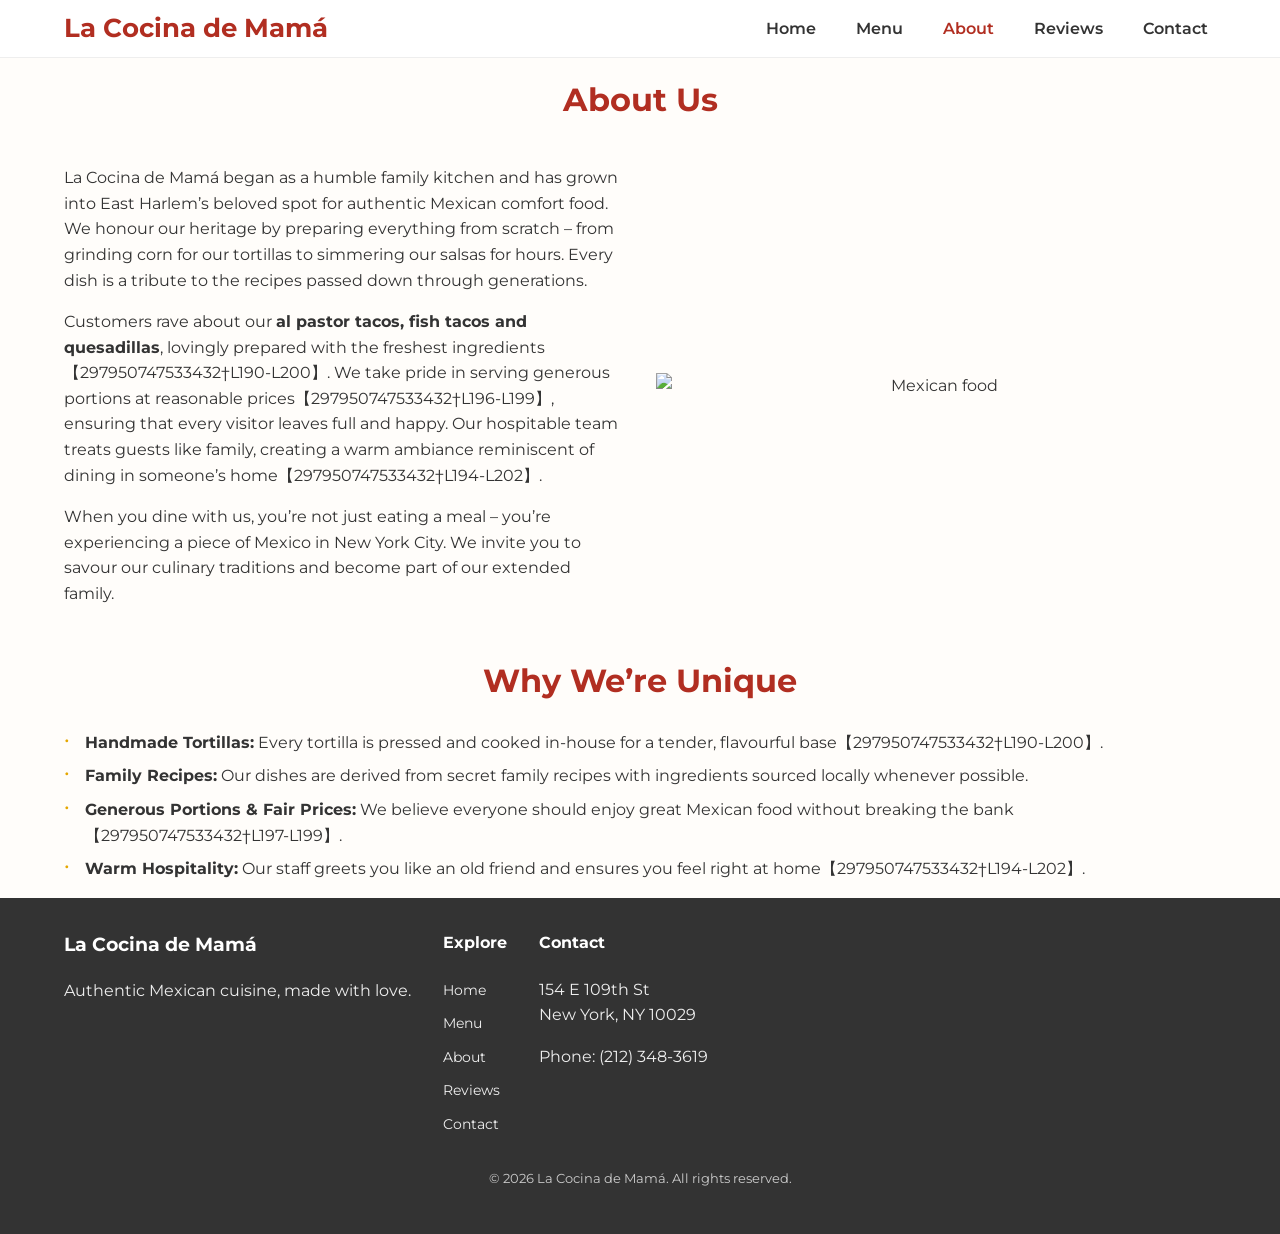
==== about.html @ 2f351afe "Add files via upload" ====
<!DOCTYPE html>
<html lang="en">
  <head>
    <meta charset="UTF-8" />
    <meta name="viewport" content="width=device-width, initial-scale=1.0" />
    <title>About | La Cocina de Mamá</title>
    <meta
      name="description"
      content="Learn about La Cocina de Mamá – a family‑run Mexican restaurant in East Harlem serving authentic dishes made with handmade tortillas and secret family recipes."
    />
    <link rel="stylesheet" href="style.css" />
    <link rel="preconnect" href="https://fonts.gstatic.com" />
    <link
      href="https://fonts.googleapis.com/css2?family=Montserrat:wght@400;600;700&display=swap"
      rel="stylesheet"
    />
  </head>
  <body>
    <!-- Navigation -->
    <header class="navbar">
      <div class="container">
        <a href="index.html" class="logo">La Cocina de Mamá</a>
        <input type="checkbox" id="nav-toggle" class="nav-toggle" />
        <label for="nav-toggle" class="nav-toggle-label"><span></span></label>
        <nav>
          <ul>
            <li><a href="index.html">Home</a></li>
            <li><a href="menu.html">Menu</a></li>
            <li><a href="about.html" class="active">About</a></li>
            <li><a href="reviews.html">Reviews</a></li>
            <li><a href="contact.html">Contact</a></li>
          </ul>
        </nav>
      </div>
    </header>
    <main class="container about-page">
      <h1>About Us</h1>
      <div class="about-section">
        <div class="about-text">
          <p>
            La Cocina de Mamá began as a humble family kitchen and has grown into
            East Harlem’s beloved spot for authentic Mexican comfort food. We
            honour our heritage by preparing everything from scratch – from
            grinding corn for our tortillas to simmering our salsas for hours.
            Every dish is a tribute to the recipes passed down through
            generations.
          </p>
          <p>
            Customers rave about our <strong>al pastor tacos, fish tacos and
            quesadillas</strong>, lovingly prepared with the freshest
            ingredients【297950747533432†L190-L200】. We take pride in serving generous
            portions at reasonable prices【297950747533432†L196-L199】, ensuring that every
            visitor leaves full and happy. Our hospitable team treats guests
            like family, creating a warm ambiance reminiscent of dining in
            someone’s home【297950747533432†L194-L202】.
          </p>
          <p>
            When you dine with us, you’re not just eating a meal – you’re
            experiencing a piece of Mexico in New York City. We invite you to
            savour our culinary traditions and become part of our extended
            family.
          </p>
        </div>
        <div class="about-image">
          <img src="images/dish.png" alt="Mexican food" />
        </div>
      </div>
      <h2>Why We’re Unique</h2>
      <ul class="about-highlights">
        <li>
          <strong>Handmade Tortillas:</strong> Every tortilla is pressed and
          cooked in‑house for a tender, flavourful base【297950747533432†L190-L200】.
        </li>
        <li>
          <strong>Family Recipes:</strong> Our dishes are derived from secret
          family recipes with ingredients sourced locally whenever possible.
        </li>
        <li>
          <strong>Generous Portions & Fair Prices:</strong> We believe
          everyone should enjoy great Mexican food without breaking the
          bank【297950747533432†L197-L199】.
        </li>
        <li>
          <strong>Warm Hospitality:</strong> Our staff greets you like an old
          friend and ensures you feel right at home【297950747533432†L194-L202】.
        </li>
      </ul>
    </main>
    <!-- Footer -->
    <footer class="site-footer">
      <div class="container footer-grid">
        <div>
          <h3>La Cocina de Mamá</h3>
          <p>Authentic Mexican cuisine, made with love.</p>
        </div>
        <div>
          <h4>Explore</h4>
          <ul>
            <li><a href="index.html">Home</a></li>
            <li><a href="menu.html">Menu</a></li>
            <li><a href="about.html">About</a></li>
            <li><a href="reviews.html">Reviews</a></li>
            <li><a href="contact.html">Contact</a></li>
          </ul>
        </div>
        <div>
          <h4>Contact</h4>
          <p>154 E 109th St<br />New York, NY 10029</p>
          <p>Phone: (212) 348‑3619</p>
        </div>
      </div>
      <div class="container">
        <p class="copyright">© 2026 La Cocina de Mamá. All rights reserved.</p>
      </div>
    </footer>
    <script src="script.js"></script>
  </body>
</html>
---- style.css ----
/*
 * Global Styles for La Cocina de Mamá website
 *
 * This stylesheet defines a clean, modern aesthetic inspired by
 * NYC restaurants. It uses a warm Mexican colour palette and
 * prioritises readability and responsiveness on mobile devices.
 */

/* Google Fonts */
body {
  margin: 0;
  font-family: 'Montserrat', sans-serif;
  line-height: 1.6;
  color: #333;
  background-color: #fffdfa;
}

a {
  color: #b12e21;
  text-decoration: none;
}

img {
  max-width: 100%;
  display: block;
}

.container {
  width: 90%;
  max-width: 1200px;
  margin: 0 auto;
  padding: 0 1rem;
}

/* Navbar */
.navbar {
  background-color: #ffffff;
  border-bottom: 1px solid #eee;
  position: sticky;
  top: 0;
  z-index: 1000;
}

.navbar .container {
  display: flex;
  align-items: center;
  justify-content: space-between;
  padding: 0.5rem 0;
}

.logo {
  font-size: 1.6rem;
  font-weight: 700;
  color: #b12e21;
}

.nav-toggle {
  display: none;
}

.nav-toggle-label {
  display: none;
  width: 30px;
  height: 30px;
  position: relative;
  cursor: pointer;
}

.nav-toggle-label span,
.nav-toggle-label span::before,
.nav-toggle-label span::after {
  display: block;
  position: absolute;
  height: 3px;
  width: 100%;
  background: #b12e21;
  border-radius: 2px;
  transition: all 0.3s ease;
}

.nav-toggle-label span {
  top: 50%;
  transform: translateY(-50%);
}

.nav-toggle-label span::before {
  content: '';
  top: -8px;
}

.nav-toggle-label span::after {
  content: '';
  top: 8px;
}

nav ul {
  list-style: none;
  display: flex;
  gap: 1.5rem;
  margin: 0;
  padding: 0;
}

nav a {
  color: #333;
  font-weight: 600;
  padding: 0.5rem;
  transition: color 0.2s;
}

nav a:hover,
nav a.active {
  color: #b12e21;
}

/* Mobile navigation */
@media (max-width: 768px) {
  .nav-toggle {
    display: block;
  }
  .nav-toggle-label {
    display: block;
  }
  nav {
    position: absolute;
    top: 100%;
    left: 0;
    right: 0;
    background-color: #ffffff;
    border-bottom: 1px solid #eee;
    display: none;
  }
  nav ul {
    flex-direction: column;
    gap: 0;
  }
  nav a {
    padding: 1rem;
    border-top: 1px solid #f5f5f5;
  }
  .nav-toggle:checked + .nav-toggle-label + nav {
    display: block;
  }
  /* transform hamburger into X */
  .nav-toggle:checked + .nav-toggle-label span {
    background: transparent;
  }
  .nav-toggle:checked + .nav-toggle-label span::before {
    transform: rotate(45deg);
    top: 0;
  }
  .nav-toggle:checked + .nav-toggle-label span::after {
    transform: rotate(-45deg);
    top: 0;
  }
}

/* Hero section */
.hero {
  position: relative;
  display: flex;
  flex-direction: column;
  justify-content: center;
  color: #ffffff;
  text-align: center;
  min-height: 60vh;
  overflow: hidden;
}
.hero-image {
  position: absolute;
  top: 0;
  left: 0;
  width: 100%;
  height: 100%;
  object-fit: cover;
  z-index: -1;
  filter: brightness(0.55);
}
.hero-content {
  max-width: 700px;
  margin: 0 auto;
  padding: 3rem 1rem;
}
.hero-content h1 {
  font-size: 2.5rem;
  margin-bottom: 0.5rem;
}
.hero-content p {
  font-size: 1.1rem;
  margin-bottom: 1rem;
}
.rating {
  font-size: 1rem;
  margin-bottom: 1rem;
}
.cta-buttons {
  display: flex;
  gap: 1rem;
  flex-wrap: wrap;
  justify-content: center;
}
.btn {
  background-color: #b12e21;
  color: #fff;
  padding: 0.7rem 1.3rem;
  border-radius: 4px;
  font-weight: 600;
  border: none;
  transition: background 0.3s;
}
.btn:hover {
  background-color: #941c17;
}
.btn-outline {
  background: transparent;
  color: #b12e21;
  border: 2px solid #b12e21;
}
.btn-outline:hover {
  background: #b12e21;
  color: #fff;
}
.btn-secondary {
  background-color: #e5a700;
  color: #fff;
  border: none;
}
.btn-secondary:hover {
  background-color: #c88e00;
}

/* Section headings */
h2 {
  font-size: 2rem;
  margin-top: 2rem;
  margin-bottom: 1rem;
  color: #b12e21;
  text-align: center;
}

/* Featured dishes */
.featured-dishes {
  padding: 2rem 0;
}
.dish-grid {
  display: grid;
  grid-template-columns: repeat(auto-fit, minmax(250px, 1fr));
  gap: 1.5rem;
}
.dish-card {
  background-color: #fff;
  border: 1px solid #f0f0f0;
  border-radius: 8px;
  padding: 1rem;
  text-align: center;
  box-shadow: 0 2px 4px rgba(0, 0, 0, 0.05);
}
.dish-card h3 {
  margin-top: 0.75rem;
  margin-bottom: 0.5rem;
  color: #b12e21;
}
.dish-card p {
  font-size: 0.95rem;
}

/* About summary */
.about-summary {
  background-color: #fff3e6;
  padding: 2rem 0;
  text-align: center;
}
.about-summary h2 {
  margin-bottom: 0.5rem;
}
.about-summary p {
  max-width: 700px;
  margin: 0 auto 1.5rem;
  font-size: 1rem;
}

/* Reviews preview */
.reviews-preview {
  padding: 2rem 0;
  background-color: #fafafa;
  text-align: center;
}
.review-grid {
  display: grid;
  gap: 1.5rem;
  margin-top: 1rem;
}
.review-grid blockquote {
  background-color: #fff;
  border-left: 4px solid #e5a700;
  padding: 1rem;
  margin: 0;
  font-style: italic;
}

/* Location & hours */
.location-hours {
  background-color: #fff3e6;
  padding: 2rem 0;
}
.location-info {
  display: flex;
  flex-wrap: wrap;
  gap: 2rem;
  align-items: flex-start;
}
.address-hours {
  flex: 1;
  min-width: 250px;
}
.map-container {
  flex: 1;
  min-width: 250px;
  border-radius: 8px;
  overflow: hidden;
}

/* Menu page */
.menu-page h1 {
  margin-top: 1rem;
  color: #b12e21;
  text-align: center;
}
.menu-section {
  margin-top: 2rem;
}
.menu-section h2 {
  color: #b12e21;
  margin-bottom: 0.5rem;
}
.menu-list {
  list-style: none;
  margin: 0;
  padding: 0;
}
.menu-list li {
  display: flex;
  justify-content: space-between;
  border-bottom: 1px solid #f2f2f2;
  padding: 0.5rem 0;
  font-size: 0.95rem;
}
.menu-list li span:first-child {
  flex: 1;
}
.menu-list li span:last-child {
  color: #b12e21;
  font-weight: 600;
  margin-left: 1rem;
}

/* About page */
.about-page h1 {
  margin-top: 1rem;
  color: #b12e21;
  text-align: center;
}
.about-section {
  display: flex;
  flex-wrap: wrap;
  gap: 2rem;
  align-items: center;
  margin-top: 1.5rem;
}
.about-text {
  flex: 1;
  min-width: 280px;
}
.about-image {
  flex: 1;
  min-width: 280px;
  text-align: center;
}
.about-highlights {
  list-style: none;
  padding-left: 0;
  margin-top: 1.5rem;
}
.about-highlights li {
  margin-bottom: 0.5rem;
  padding-left: 1.3rem;
  position: relative;
}
.about-highlights li::before {
  content: '•';
  position: absolute;
  left: 0;
  color: #e5a700;
  font-size: 1.2rem;
  line-height: 1;
}

/* Reviews page */
.reviews-page h1 {
  margin-top: 1rem;
  color: #b12e21;
  text-align: center;
}
.review-grid.full {
  display: grid;
  grid-template-columns: repeat(auto-fit, minmax(280px, 1fr));
  gap: 1.5rem;
  margin-top: 1.5rem;
}
.review {
  background-color: #fff;
  border: 1px solid #f0f0f0;
  border-radius: 6px;
  padding: 1.2rem;
  box-shadow: 0 2px 4px rgba(0, 0, 0, 0.05);
}
.review h3 {
  margin-top: 0;
  margin-bottom: 0.5rem;
  color: #b12e21;
}
.review p {
  font-size: 0.95rem;
  margin-bottom: 0.5rem;
}
.review span {
  font-size: 0.85rem;
  color: #666;
}

/* Contact page */
.contact-page h1 {
  margin-top: 1rem;
  color: #b12e21;
  text-align: center;
}
.contact-info {
  display: flex;
  flex-wrap: wrap;
  gap: 2rem;
  margin-top: 2rem;
}
.contact-details,
.contact-map {
  flex: 1;
  min-width: 280px;
}
.contact-details h2,
.contact-map h2 {
  color: #b12e21;
  margin-top: 0;
}

/* Footer */
.site-footer {
  background-color: #333;
  color: #eee;
  padding: 2rem 0;
}
.footer-grid {
  display: flex;
  flex-wrap: wrap;
  gap: 2rem;
}
.site-footer h3,
.site-footer h4 {
  margin-top: 0;
  color: #fff;
}
.site-footer ul {
  list-style: none;
  padding: 0;
}
.site-footer ul li {
  margin-bottom: 0.5rem;
}
.site-footer ul li a {
  color: #eee;
  font-size: 0.9rem;
}
.site-footer ul li a:hover {
  color: #ffda78;
}
.copyright {
  text-align: center;
  margin-top: 1rem;
  font-size: 0.8rem;
  color: #ccc;
}

/* Utilities */
.active {
  color: #b12e21 !important;
}

@media (max-width: 600px) {
  .hero-content h1 {
    font-size: 2rem;
  }
  .hero-content p {
    font-size: 1rem;
  }
}
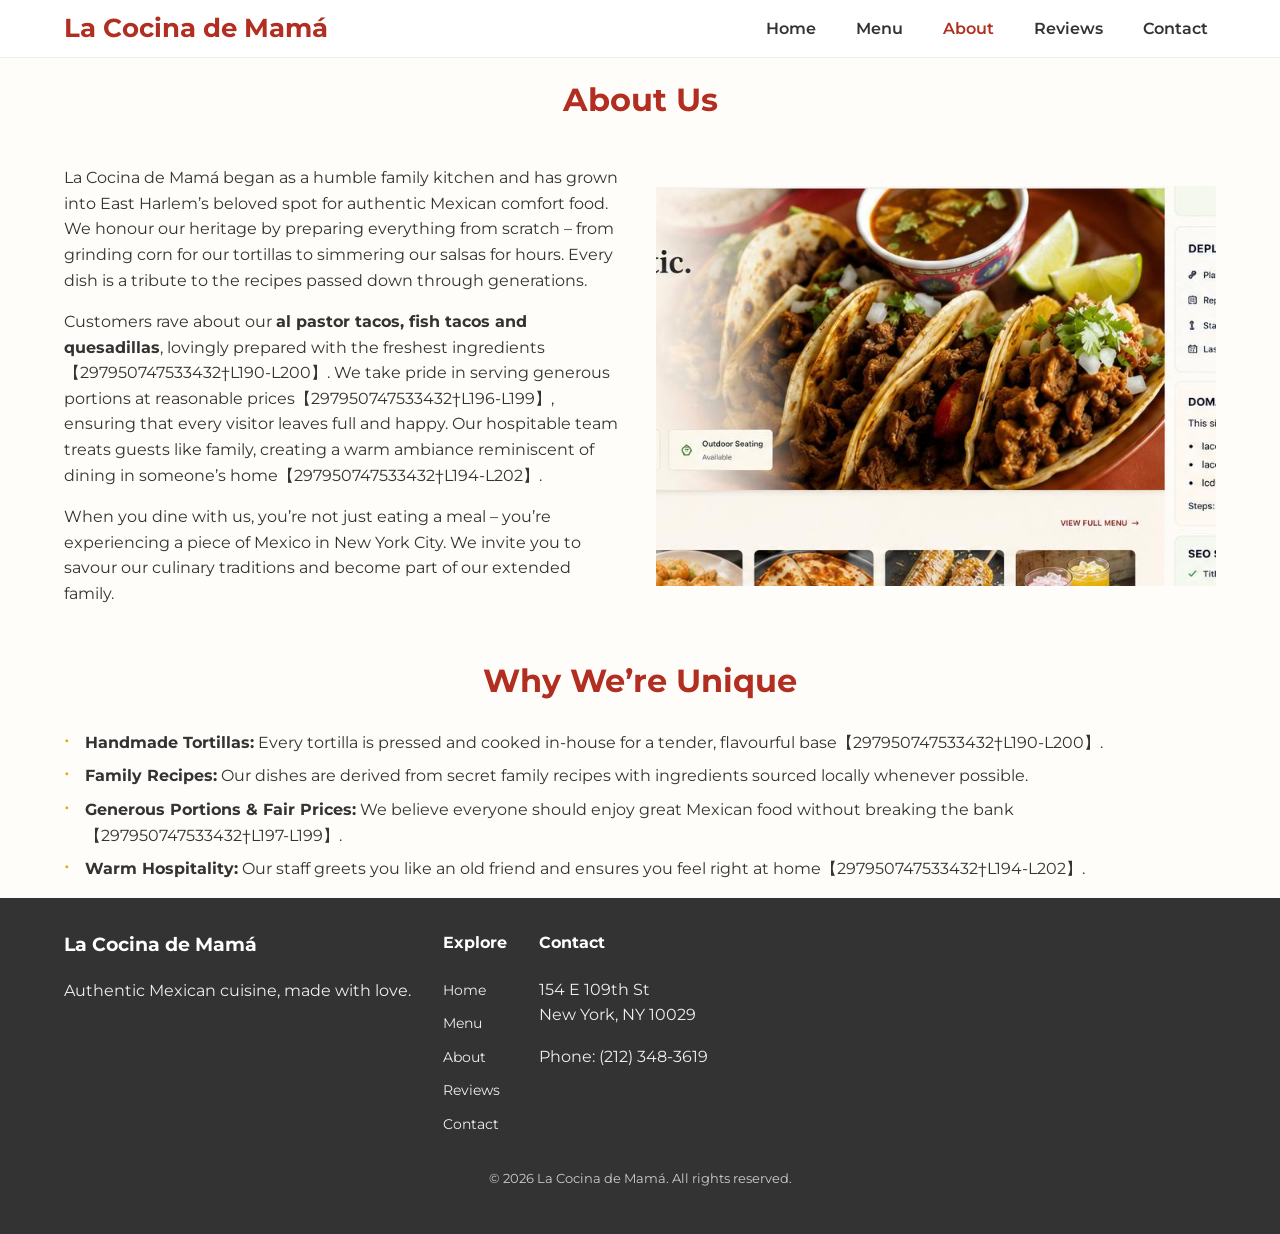
==== commit 96e7c6b8: "Update pages to fix image paths and polish design for business presentation" ====
--- a/about.html
+++ b/about.html
@@ -62,7 +62,8 @@
           </p>
         </div>
         <div class="about-image">
-          <img src="images/dish.png" alt="Mexican food" />
+          <!-- Use the same hero2 photo cropped from customer reviews to reinforce authenticity -->
+          <img src="hero2.jpg" alt="Delicious birria tacos with consomé" />
         </div>
       </div>
       <h2>Why We’re Unique</h2>
--- a/style.css
+++ b/style.css
@@ -298,6 +298,25 @@
   font-style: italic;
 }
 
+/* Review gallery on reviews page */
+.review-gallery {
+  display: flex;
+  justify-content: center;
+  gap: 1rem;
+  margin: 1.5rem 0;
+  flex-wrap: wrap;
+}
+.review-gallery img {
+  width: 200px;
+  height: auto;
+  border-radius: 8px;
+  box-shadow: 0 2px 6px rgba(0, 0, 0, 0.1);
+  transition: transform 0.3s;
+}
+.review-gallery img:hover {
+  transform: scale(1.05);
+}
+
 /* Location & hours */
 .location-hours {
   background-color: #fff3e6;
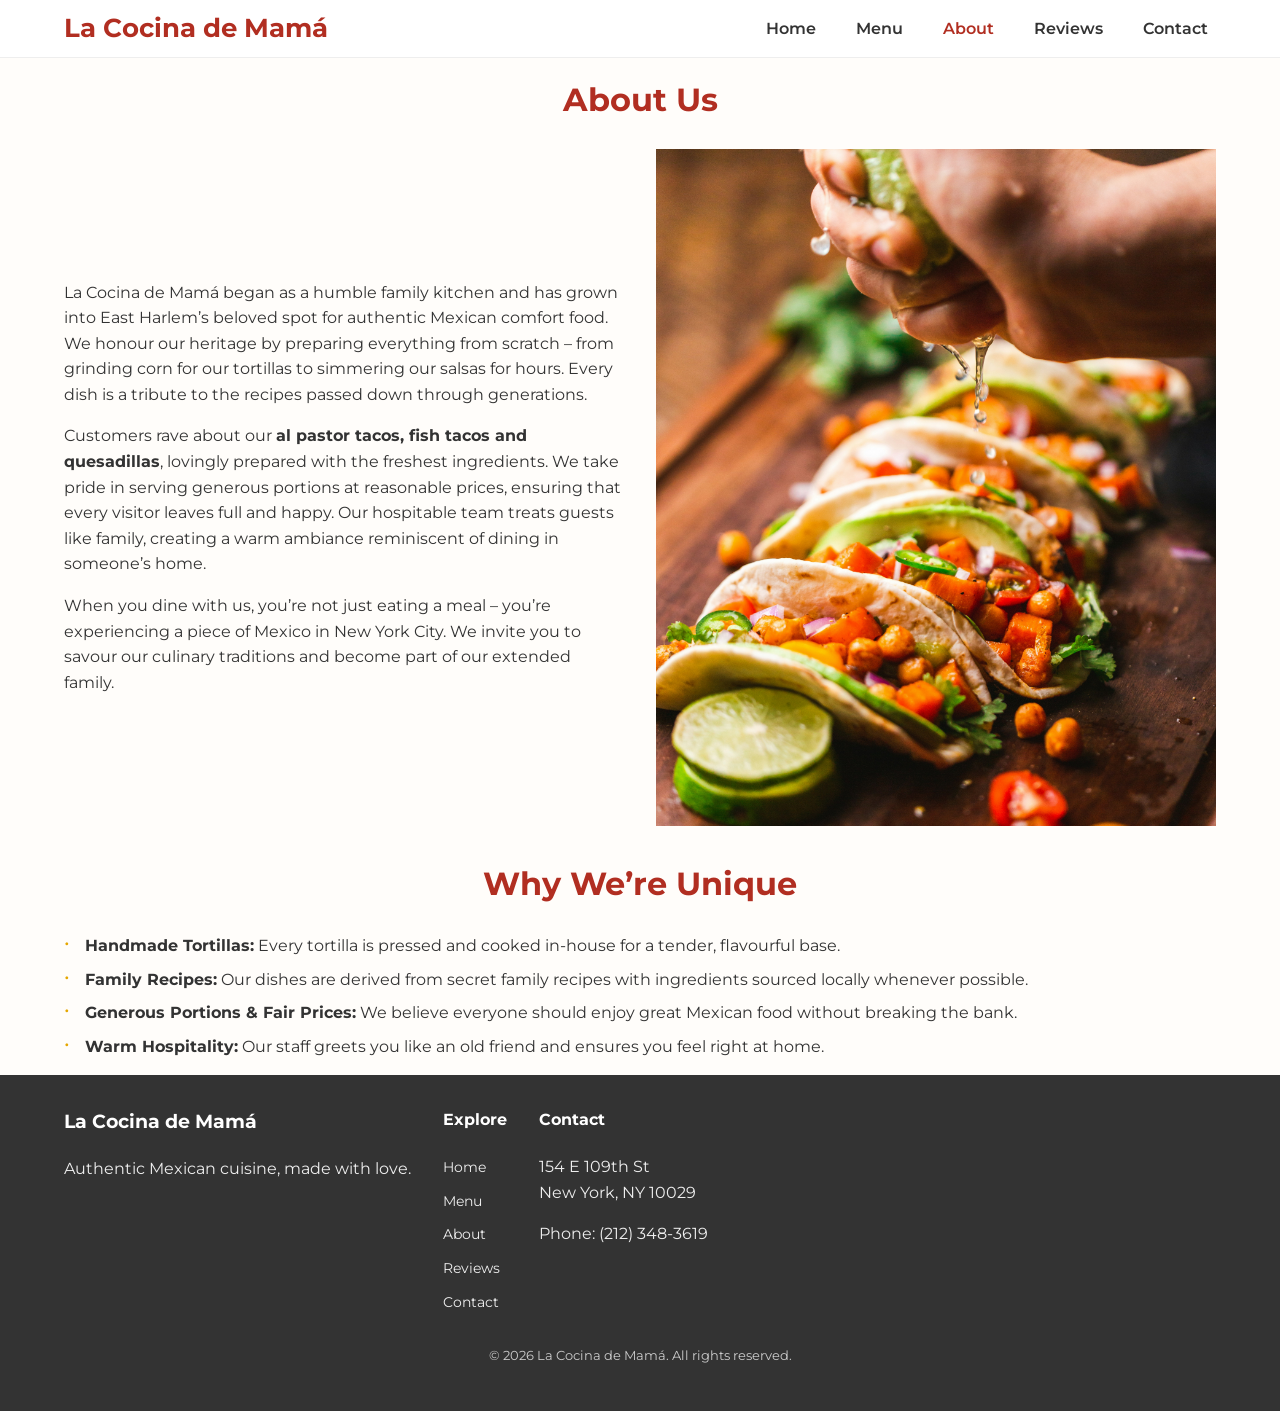
==== commit e90b6c28: "Replace hero image and update pages: add hero-custom image, remove citation numbers, and polish desi" ====
--- a/about.html
+++ b/about.html
@@ -48,11 +48,11 @@
           <p>
             Customers rave about our <strong>al pastor tacos, fish tacos and
             quesadillas</strong>, lovingly prepared with the freshest
-            ingredients【297950747533432†L190-L200】. We take pride in serving generous
-            portions at reasonable prices【297950747533432†L196-L199】, ensuring that every
+            ingredients. We take pride in serving generous
+            portions at reasonable prices, ensuring that every
             visitor leaves full and happy. Our hospitable team treats guests
             like family, creating a warm ambiance reminiscent of dining in
-            someone’s home【297950747533432†L194-L202】.
+            someone’s home.
           </p>
           <p>
             When you dine with us, you’re not just eating a meal – you’re
@@ -62,15 +62,18 @@
           </p>
         </div>
         <div class="about-image">
-          <!-- Use the same hero2 photo cropped from customer reviews to reinforce authenticity -->
-          <img src="hero2.jpg" alt="Delicious birria tacos with consomé" />
+          <!-- Use the high‑quality hero photo to reinforce authenticity -->
+          <img
+            src="hero-custom.jpg"
+            alt="Assorted tacos with colourful toppings on a rustic plate"
+          />
         </div>
       </div>
       <h2>Why We’re Unique</h2>
       <ul class="about-highlights">
         <li>
           <strong>Handmade Tortillas:</strong> Every tortilla is pressed and
-          cooked in‑house for a tender, flavourful base【297950747533432†L190-L200】.
+          cooked in‑house for a tender, flavourful base.
         </li>
         <li>
           <strong>Family Recipes:</strong> Our dishes are derived from secret
@@ -79,11 +82,11 @@
         <li>
           <strong>Generous Portions & Fair Prices:</strong> We believe
           everyone should enjoy great Mexican food without breaking the
-          bank【297950747533432†L197-L199】.
+          bank.
         </li>
         <li>
           <strong>Warm Hospitality:</strong> Our staff greets you like an old
-          friend and ensures you feel right at home【297950747533432†L194-L202】.
+          friend and ensures you feel right at home.
         </li>
       </ul>
     </main>
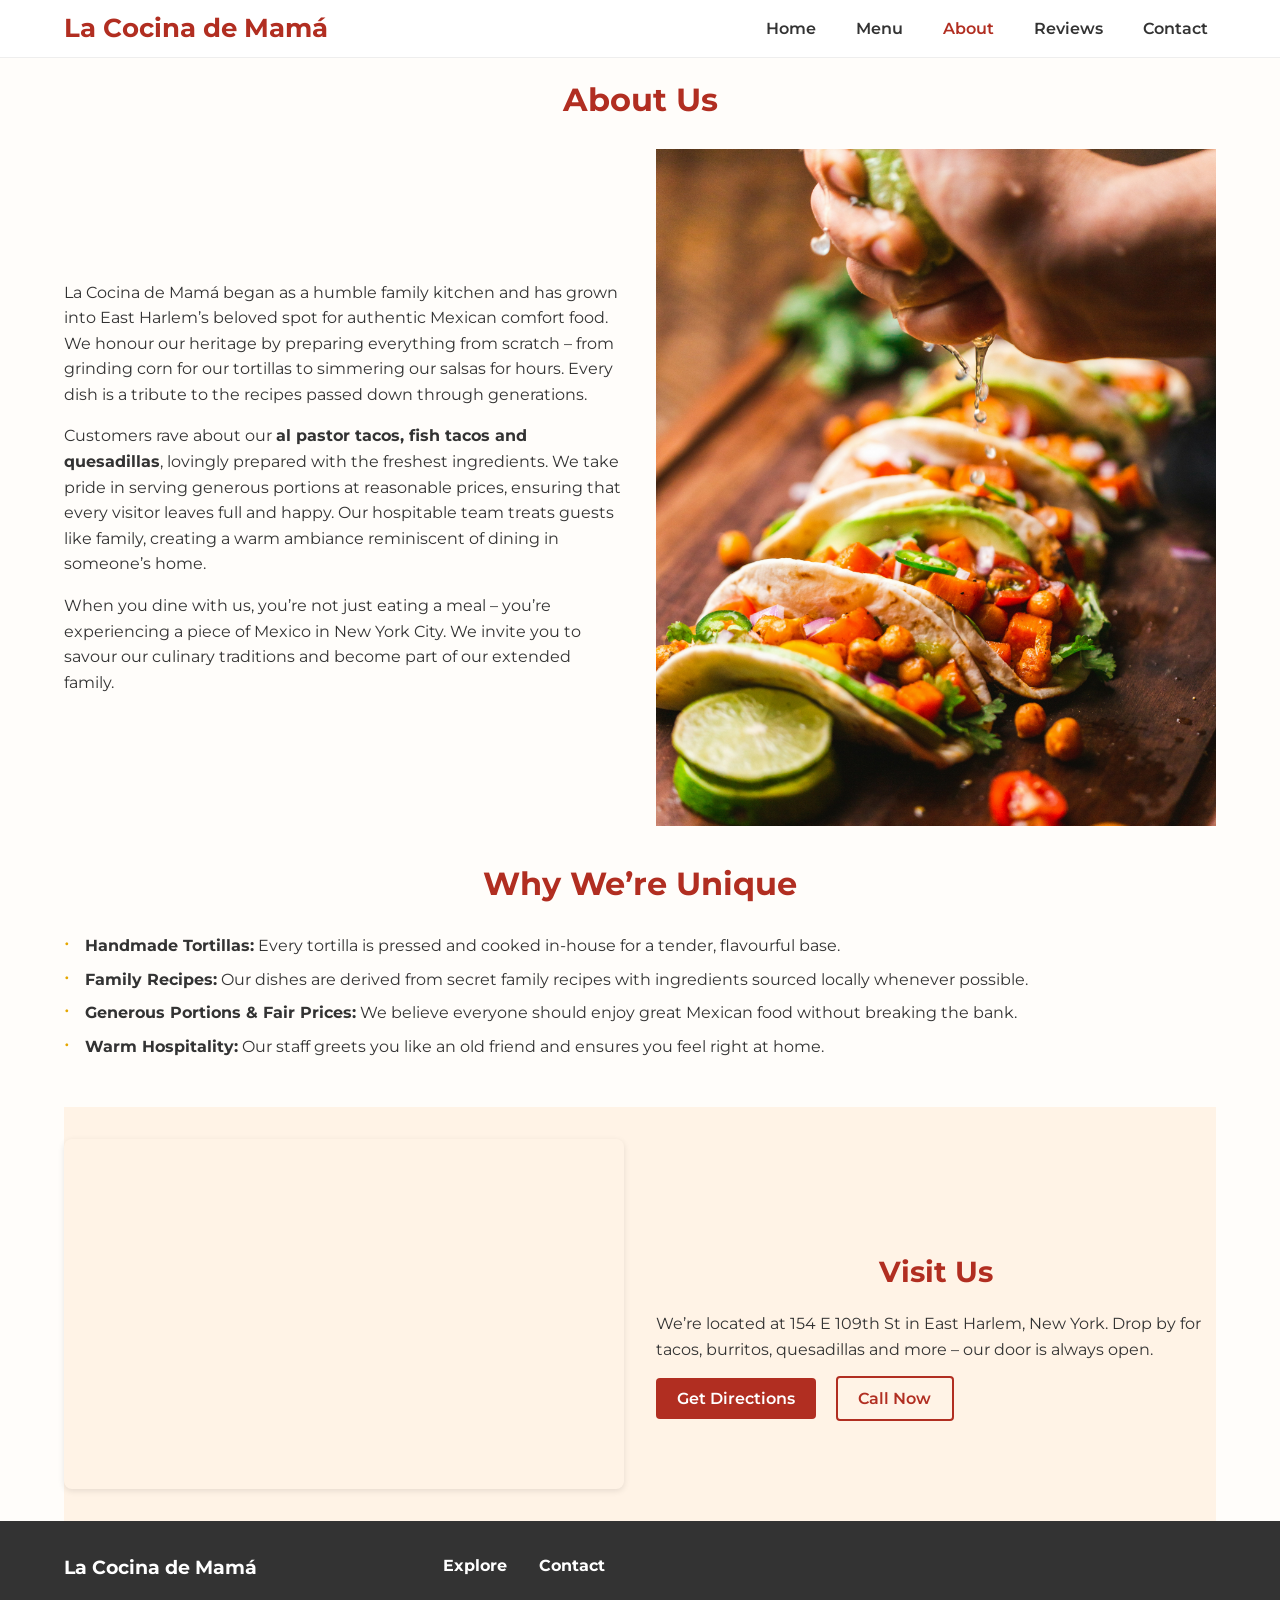
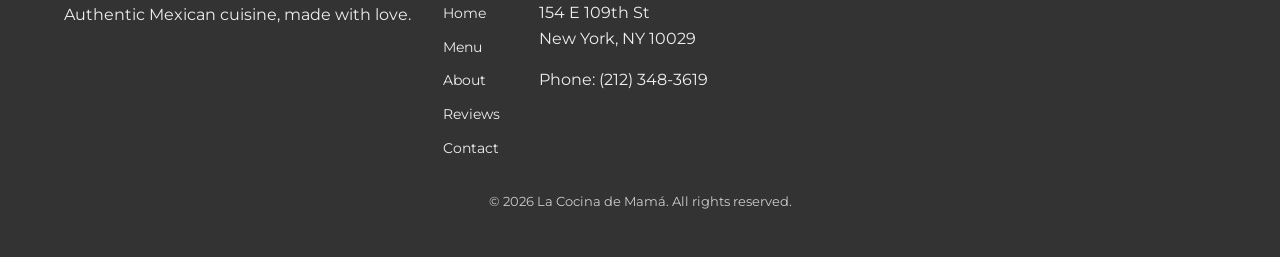
==== commit 8383cc9d: "Add map section to About page and styles for map Updated about.html to include an embedded Google Ma" ====
--- a/about.html
+++ b/about.html
@@ -89,6 +89,36 @@
           friend and ensures you feel right at home.
         </li>
       </ul>
+      <!-- Map Section -->
+      <section class="map-section">
+        <div class="map-container">
+          <iframe
+            src="https://www.google.com/maps/embed?pb=!1m18!1m12!1m3!1d3021.980020667378!2d-73.94528638459456!3d40.79742677932227!2m3!1f0!2f0!3f0!3m2!1i1024!2i768!4f13.1!3m3!1m2!1s0x89c2f63e5f42a2fb%3A0xa1717417b8d5f701!2sLa%20Cocina%20de%20Mam%C3%A1!5e0!3m2!1sen!2sus!4v1710000000000!5m2!1sen!2sus"
+            width="100%"
+            height="100%"
+            style="border: 0;"
+            allowfullscreen=""
+            loading="lazy"
+            referrerpolicy="no-referrer-when-downgrade"
+          ></iframe>
+        </div>
+        <div class="map-details">
+          <h2>Visit Us</h2>
+          <p>
+            We’re located at 154&nbsp;E 109th St in East Harlem, New&nbsp;York.
+            Drop by for tacos, burritos, quesadillas and more – our door
+            is always open.
+          </p>
+          <a
+            href="https://www.google.com/maps/dir/?api=1&destination=154+E+109th+St+New+York+NY+10029"
+            class="btn"
+            target="_blank"
+            rel="noopener noreferrer"
+            >Get Directions</a
+          >
+          <a href="tel:+12123483619" class="btn btn-outline">Call Now</a>
+        </div>
+      </section>
     </main>
     <!-- Footer -->
     <footer class="site-footer">
--- a/style.css
+++ b/style.css
@@ -264,6 +264,14 @@
   font-size: 0.95rem;
 }
 
+/* Ensure featured dish images align consistently by setting a fixed height and using object-fit to crop. Without this rule the cards can have uneven heights when images have different aspect ratios. */
+.dish-card img {
+  width: 100%;
+  height: 200px;
+  object-fit: cover;
+  border-radius: 8px 8px 0 0;
+}
+
 /* About summary */
 .about-summary {
   background-color: #fff3e6;
@@ -337,6 +345,51 @@
   min-width: 250px;
   border-radius: 8px;
   overflow: hidden;
+}
+
+/* Map section on About page */
+.map-section {
+  display: flex;
+  flex-wrap: wrap;
+  gap: 2rem;
+  align-items: center;
+  margin-top: 3rem;
+  padding: 2rem 0;
+  background-color: #fff3e6;
+}
+.map-container {
+  flex: 1;
+  min-width: 300px;
+  height: 350px;
+  border-radius: 8px;
+  overflow: hidden;
+  box-shadow: 0 2px 6px rgba(0, 0, 0, 0.1);
+}
+.map-container iframe {
+  width: 100%;
+  height: 100%;
+  border: 0;
+}
+.map-details {
+  flex: 1;
+  min-width: 250px;
+}
+.map-details h2 {
+  margin-bottom: 1rem;
+  font-size: 1.8rem;
+}
+.map-details p {
+  margin-bottom: 1.5rem;
+}
+.map-section .btn {
+  margin-right: 1rem;
+  margin-bottom: 1rem;
+}
+
+@media (max-width: 768px) {
+  .map-section {
+    flex-direction: column;
+  }
 }
 
 /* Menu page */
